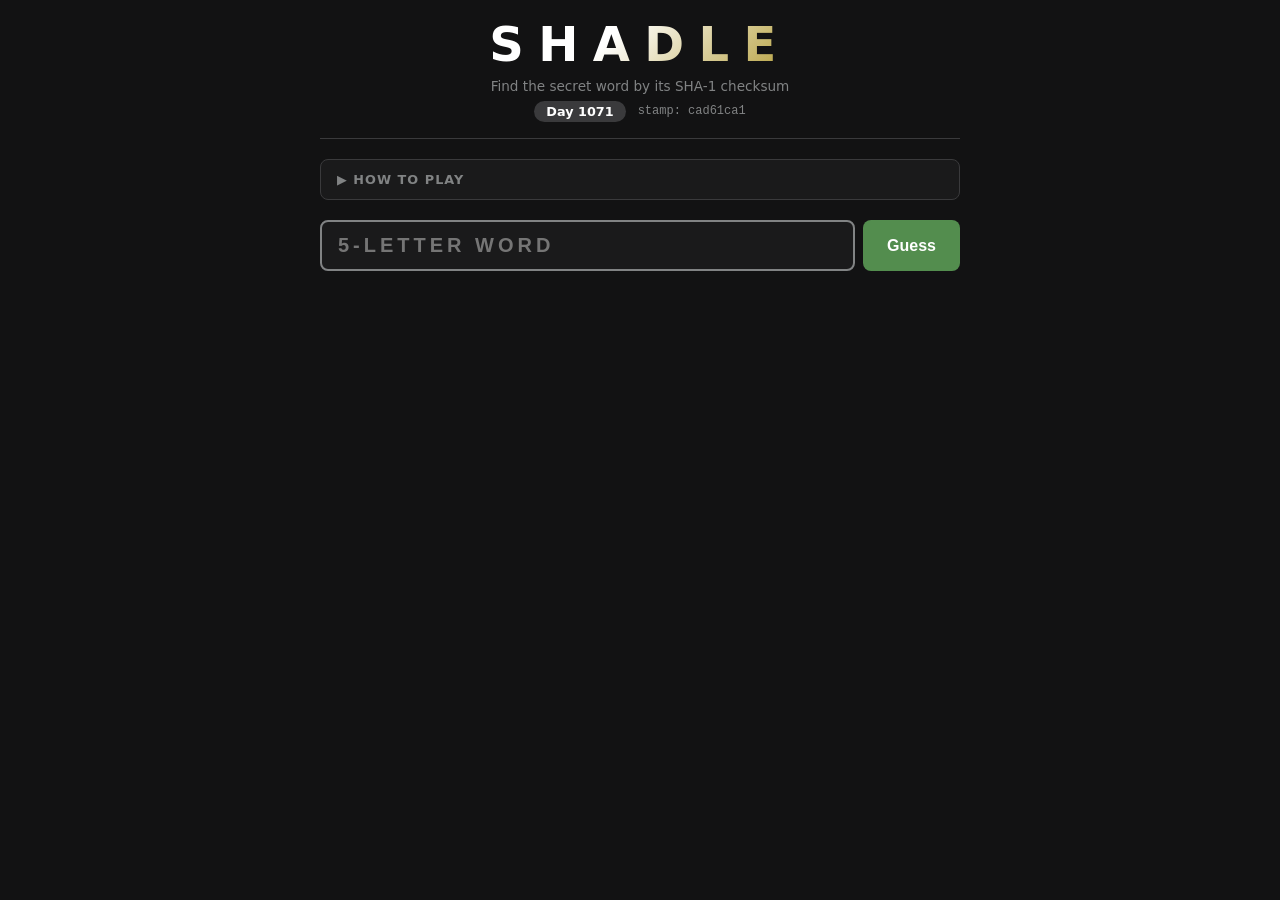
==== index.html @ f7b92ca5 "Build Shadle: SHA-1 checksum word game with GitHub Pages deploy" ====
<!DOCTYPE html>
<html lang="en">
<head>
  <meta charset="UTF-8">
  <meta name="viewport" content="width=device-width, initial-scale=1.0">
  <title>Shadle</title>
  <meta name="description" content="A daily word game where you find the secret word by comparing SHA-1 checksums.">
  <link rel="stylesheet" href="style.css">
</head>
<body>
  <div class="container">

    <!-- ── Header ─────────────────────────────────────────────────────── -->
    <header>
      <h1>Shadle</h1>
      <p class="tagline">Find the secret word by its SHA-1 checksum</p>
      <div class="day-meta">
        <span class="badge" id="dayBadge">Day …</span>
        <span class="stamp muted" id="dayStamp" title="SHA-1 of today's day number — proves the secret was fixed before play began">stamp: …</span>
      </div>
    </header>

    <!-- ── How to play ────────────────────────────────────────────────── -->
    <details class="how-to-play">
      <summary>How to play</summary>
      <ul>
        <li>Type any 5-letter word and press <kbd>Enter</kbd> or <strong>Guess</strong>.</li>
        <li>Each guess's SHA-1 checksum is compared to the secret word's checksum.</li>
        <li><span class="tag higher-tag">↑ Higher</span> — your checksum is numerically greater than the target.</li>
        <li><span class="tag lower-tag">↓ Lower</span> — your checksum is numerically less than the target.</li>
        <li><strong>Distance</strong> — how far apart the checksums are (0 % = exact, 100 % = opposite ends).</li>
        <li><span class="change-cell closer">▲ closer</span> / <span class="change-cell farther">▼ farther</span> — change vs. your previous guess.</li>
        <li>Guess the exact word to win! There is no guess limit.</li>
      </ul>
    </details>

    <!-- ── Input ──────────────────────────────────────────────────────── -->
    <section class="input-section">
      <div class="input-row">
        <input
          type="text"
          id="guessInput"
          maxlength="5"
          placeholder="5-letter word"
          autocomplete="off"
          autocorrect="off"
          autocapitalize="none"
          spellcheck="false"
          aria-label="Enter your guess"
        >
        <button id="guessBtn" class="btn-primary">Guess</button>
      </div>
      <p id="errorMsg" class="error-msg" role="alert" aria-live="assertive"></p>
    </section>

    <!-- ── Win banner ─────────────────────────────────────────────────── -->
    <div id="winBanner" class="win-banner" role="status" style="display:none">
      <span class="win-emoji">🎉</span>
      <p>The word was <strong id="winWord"></strong></p>
      <p>Found in <strong id="winCount"></strong> guess<span id="winPlural"></span>!</p>
    </div>

    <!-- ── Guess history ──────────────────────────────────────────────── -->
    <section id="historySection" class="history-section" style="display:none" aria-live="polite">
      <div class="history-header">
        <span>#</span>
        <span>Word</span>
        <span>Direction</span>
        <span>Distance</span>
        <span>Change</span>
      </div>
      <div id="historyList" class="history-list"></div>
    </section>

  </div><!-- /.container -->

  <script src="words.js"></script>
  <!--
    Optional: set window.SHADLE_GIST_URL to a raw gist URL containing a JSON
    array of 5-letter words.  That list will override the embedded ANSWERS.
    Example:
      <script>window.SHADLE_GIST_URL = 'https://gist.githubusercontent.com/…/raw/…';</script>
  -->
  <script src="app.js"></script>
</body>
</html>
---- style.css ----
/* ── Reset & tokens ─────────────────────────────────────────────────────── */
:root {
  --bg:         #121213;
  --surface:    #1a1a1b;
  --border:     #3a3a3c;
  --text:       #ffffff;
  --muted:      #818384;
  --accent:     #538d4e;   /* green  – correct / lower  */
  --gold:       #b59f3b;   /* yellow – higher            */
  --blue:       #4a9eca;   /* blue   – closer            */
  --red:        #c94040;   /* red    – farther           */
  --radius:     8px;
  --font:       'Segoe UI', system-ui, -apple-system, sans-serif;
}

*, *::before, *::after { box-sizing: border-box; margin: 0; padding: 0; }

body {
  background: var(--bg);
  color: var(--text);
  font-family: var(--font);
  min-height: 100dvh;
  display: flex;
  justify-content: center;
  padding: 1rem 0.75rem 3rem;
}

/* ── Layout ─────────────────────────────────────────────────────────────── */
.container {
  width: 100%;
  max-width: 640px;
  display: flex;
  flex-direction: column;
  gap: 1.25rem;
}

/* ── Header ─────────────────────────────────────────────────────────────── */
header {
  text-align: center;
  border-bottom: 1px solid var(--border);
  padding-bottom: 1rem;
  display: flex;
  flex-direction: column;
  align-items: center;
  gap: 0.4rem;
}

h1 {
  font-size: clamp(2rem, 8vw, 3rem);
  font-weight: 900;
  letter-spacing: 0.3em;
  text-transform: uppercase;
  background: linear-gradient(135deg, #ffffff 40%, var(--gold));
  -webkit-background-clip: text;
  -webkit-text-fill-color: transparent;
  background-clip: text;
}

.tagline { color: var(--muted); font-size: 0.85rem; }

.day-meta {
  display: flex;
  align-items: center;
  gap: 0.75rem;
  flex-wrap: wrap;
  justify-content: center;
  font-size: 0.8rem;
}

.badge {
  background: var(--border);
  padding: 0.2rem 0.75rem;
  border-radius: 999px;
  font-weight: 700;
}

.stamp {
  font-family: 'Courier New', monospace;
  font-size: 0.75rem;
}

.muted { color: var(--muted); }

/* ── How to play ─────────────────────────────────────────────────────────── */
.how-to-play {
  background: var(--surface);
  border: 1px solid var(--border);
  border-radius: var(--radius);
  padding: 0.75rem 1rem;
  font-size: 0.85rem;
}

.how-to-play summary {
  cursor: pointer;
  font-weight: 700;
  user-select: none;
  color: var(--muted);
  text-transform: uppercase;
  letter-spacing: 0.08em;
  font-size: 0.8rem;
  list-style: none;
}
.how-to-play summary::before { content: '▶  '; }
.how-to-play[open] summary::before { content: '▼  '; }

.how-to-play ul {
  list-style: none;
  display: flex;
  flex-direction: column;
  gap: 0.5rem;
  margin-top: 0.75rem;
  color: var(--muted);
}

.how-to-play li { padding-left: 0.5rem; }

kbd {
  background: var(--border);
  border-radius: 4px;
  padding: 0.1em 0.4em;
  font-family: 'Courier New', monospace;
  font-size: 0.8em;
}

/* ── Input ───────────────────────────────────────────────────────────────── */
.input-section { display: flex; flex-direction: column; gap: 0.3rem; }

.input-row { display: flex; gap: 0.5rem; }

input[type="text"] {
  flex: 1;
  padding: 0.75rem 1rem;
  background: var(--surface);
  border: 2px solid var(--border);
  border-radius: var(--radius);
  color: var(--text);
  font-size: 1.25rem;
  font-weight: 700;
  letter-spacing: 0.2em;
  text-transform: uppercase;
  outline: none;
  transition: border-color 0.15s;
}
input[type="text"]:focus { border-color: var(--muted); }
input[type="text"]:disabled { opacity: 0.4; cursor: not-allowed; }

.btn-primary {
  padding: 0.75rem 1.5rem;
  background: var(--accent);
  color: #fff;
  border: none;
  border-radius: var(--radius);
  font-size: 1rem;
  font-weight: 700;
  cursor: pointer;
  transition: filter 0.15s;
  white-space: nowrap;
}
.btn-primary:hover  { filter: brightness(1.15); }
.btn-primary:active { filter: brightness(0.9); }
.btn-primary:disabled { filter: brightness(0.5); cursor: not-allowed; }

.error-msg {
  color: #e74c3c;
  font-size: 0.85rem;
  min-height: 1.2em;
  opacity: 0;
  transition: opacity 0.2s;
}
.error-msg.visible { opacity: 1; }

/* ── Win banner ──────────────────────────────────────────────────────────── */
.win-banner {
  display: flex;
  flex-direction: column;
  align-items: center;
  gap: 0.4rem;
  padding: 1.5rem 1rem;
  background: var(--surface);
  border: 2px solid var(--accent);
  border-radius: 12px;
  text-align: center;
  animation: pop 0.35s ease;
}
.win-emoji { font-size: 2.5rem; }

@keyframes pop {
  0%   { transform: scale(0.8); opacity: 0; }
  60%  { transform: scale(1.05); }
  100% { transform: scale(1);  opacity: 1; }
}

/* ── History ─────────────────────────────────────────────────────────────── */
.history-section { display: flex; flex-direction: column; gap: 0.4rem; }

.history-header,
.guess-card {
  display: grid;
  grid-template-columns: 1.5rem 5rem 1fr 6rem 10rem;
  align-items: center;
  gap: 0.5rem;
  padding: 0.6rem 0.75rem;
  border-radius: var(--radius);
}

.history-header {
  color: var(--muted);
  font-size: 0.75rem;
  font-weight: 700;
  text-transform: uppercase;
  letter-spacing: 0.07em;
  background: transparent;
  border-bottom: 1px solid var(--border);
  border-radius: 0;
}

.guess-card {
  background: var(--surface);
  border-left: 4px solid var(--border);
  animation: slideIn 0.2s ease;
}
.guess-card.win    { border-color: var(--accent); }
.guess-card.higher { border-color: var(--gold); }
.guess-card.lower  { border-color: var(--accent); }

@keyframes slideIn {
  from { opacity: 0; transform: translateY(-6px); }
  to   { opacity: 1; transform: translateY(0); }
}

.guess-num  { color: var(--muted); font-size: 0.8rem; }

.guess-word {
  font-size: 1.1rem;
  font-weight: 900;
  letter-spacing: 0.12em;
}

.guess-dist { font-size: 0.82rem; color: var(--muted); }

/* ── Tags ────────────────────────────────────────────────────────────────── */
.tag {
  display: inline-block;
  padding: 0.2em 0.6em;
  border-radius: 4px;
  font-size: 0.78rem;
  font-weight: 700;
}
.higher-tag { background: rgba(181,159,59,0.2);  color: var(--gold);   }
.lower-tag  { background: rgba(83,141,78,0.2);   color: var(--accent); }
.win-tag    { background: rgba(83,141,78,0.3);   color: var(--accent); }

/* ── Change cell ─────────────────────────────────────────────────────────── */
.change-cell { font-size: 0.8rem; font-weight: 600; }
.closer  { color: var(--blue); }
.farther { color: var(--red);  }

/* ── Responsive ──────────────────────────────────────────────────────────── */
@media (max-width: 480px) {
  .history-header,
  .guess-card {
    grid-template-columns: 1.5rem 4.5rem 1fr 5rem 1fr;
    font-size: 0.8rem;
  }
  .guess-word { font-size: 1rem; }
}
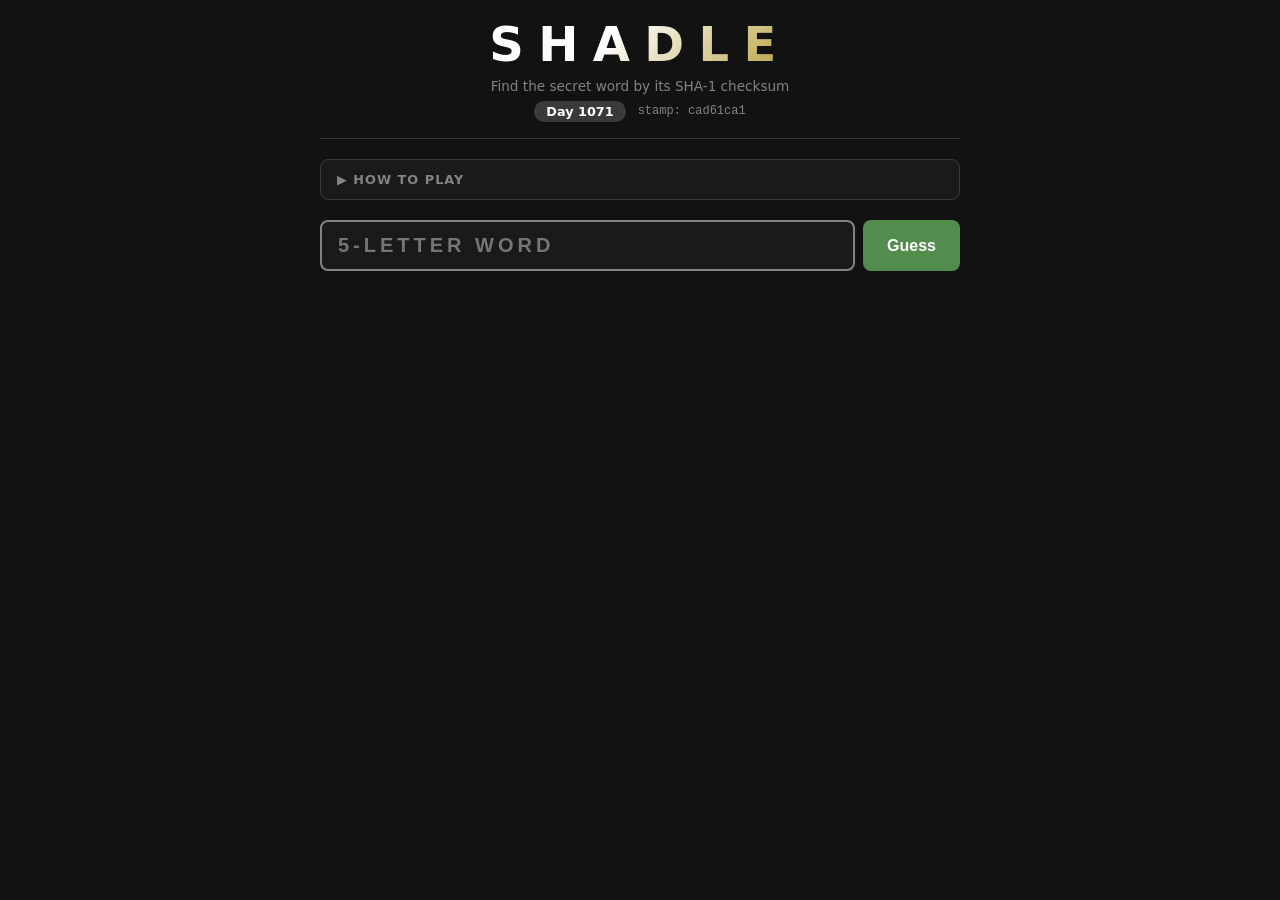
==== commit d3b14e81: "Hash daily answers and deploy from master" ====
--- a/index.html
+++ b/index.html
@@ -56,8 +56,8 @@
     <!-- ── Win banner ─────────────────────────────────────────────────── -->
     <div id="winBanner" class="win-banner" role="status" style="display:none">
       <span class="win-emoji">🎉</span>
-      <p>The word was <strong id="winWord"></strong></p>
-      <p>Found in <strong id="winCount"></strong> guess<span id="winPlural"></span>!</p>
+      <p>You found today’s checksum!</p>
+      <p>Solved in <strong id="winCount"></strong> guess<span id="winPlural"></span>!</p>
     </div>
 
     <!-- ── Guess history ──────────────────────────────────────────────── -->
@@ -75,12 +75,6 @@
   </div><!-- /.container -->
 
   <script src="words.js"></script>
-  <!--
-    Optional: set window.SHADLE_GIST_URL to a raw gist URL containing a JSON
-    array of 5-letter words.  That list will override the embedded ANSWERS.
-    Example:
-      <script>window.SHADLE_GIST_URL = 'https://gist.githubusercontent.com/…/raw/…';</script>
-  -->
   <script src="app.js"></script>
 </body>
 </html>
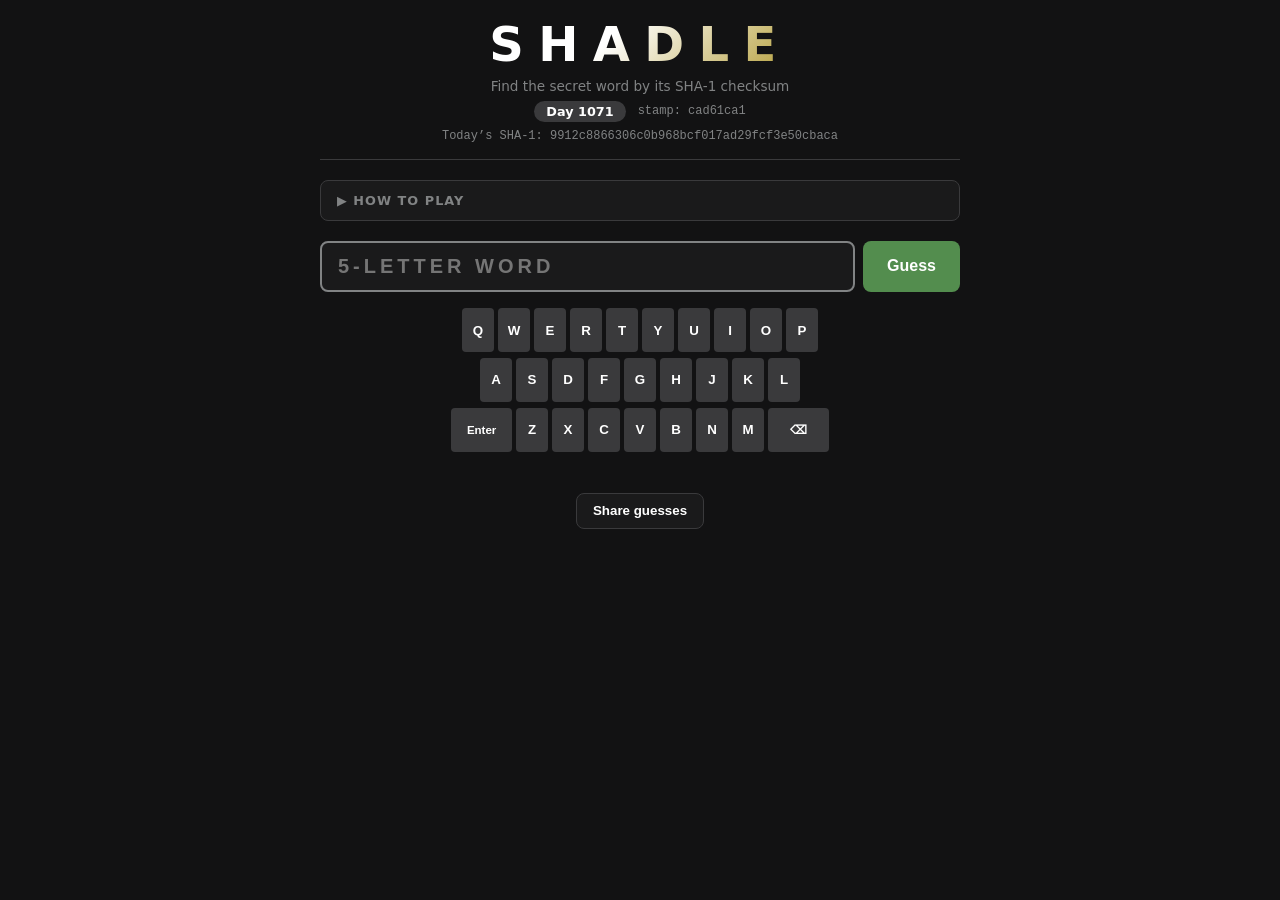
==== commit 37a1e8ea: "Add keyboard hash and sharing feedback" ====
--- a/index.html
+++ b/index.html
@@ -18,17 +18,19 @@
         <span class="badge" id="dayBadge">Day …</span>
         <span class="stamp muted" id="dayStamp" title="SHA-1 of today's day number — proves the secret was fixed before play began">stamp: …</span>
       </div>
+      <code class="target-hash" id="targetHash">Today’s SHA-1: …</code>
     </header>
 
     <!-- ── How to play ────────────────────────────────────────────────── -->
     <details class="how-to-play">
       <summary>How to play</summary>
       <ul>
-        <li>Type any 5-letter word and press <kbd>Enter</kbd> or <strong>Guess</strong>.</li>
+        <li>Type any 5-letter word, use the keyboard below, then press <kbd>Enter</kbd> or <strong>Guess</strong>.</li>
         <li>Each guess's SHA-1 checksum is compared to the secret word's checksum.</li>
         <li><span class="tag higher-tag">↑ Higher</span> — your checksum is numerically greater than the target.</li>
         <li><span class="tag lower-tag">↓ Lower</span> — your checksum is numerically less than the target.</li>
         <li><strong>Distance</strong> — how far apart the checksums are (0 % = exact, 100 % = opposite ends).</li>
+        <li><strong>Heat</strong> — inverse distance; more green share squares means a closer checksum.</li>
         <li><span class="change-cell closer">▲ closer</span> / <span class="change-cell farther">▼ farther</span> — change vs. your previous guess.</li>
         <li>Guess the exact word to win! There is no guess limit.</li>
       </ul>
@@ -50,8 +52,22 @@
         >
         <button id="guessBtn" class="btn-primary">Guess</button>
       </div>
+      <div id="keyboard" class="keyboard" aria-label="On-screen keyboard">
+        <div class="keyboard-row">
+          <button type="button" data-key="q">Q</button><button type="button" data-key="w">W</button><button type="button" data-key="e">E</button><button type="button" data-key="r">R</button><button type="button" data-key="t">T</button><button type="button" data-key="y">Y</button><button type="button" data-key="u">U</button><button type="button" data-key="i">I</button><button type="button" data-key="o">O</button><button type="button" data-key="p">P</button>
+        </div>
+        <div class="keyboard-row">
+          <button type="button" data-key="a">A</button><button type="button" data-key="s">S</button><button type="button" data-key="d">D</button><button type="button" data-key="f">F</button><button type="button" data-key="g">G</button><button type="button" data-key="h">H</button><button type="button" data-key="j">J</button><button type="button" data-key="k">K</button><button type="button" data-key="l">L</button>
+        </div>
+        <div class="keyboard-row">
+          <button type="button" class="keyboard-wide" data-key="Enter">Enter</button><button type="button" data-key="z">Z</button><button type="button" data-key="x">X</button><button type="button" data-key="c">C</button><button type="button" data-key="v">V</button><button type="button" data-key="b">B</button><button type="button" data-key="n">N</button><button type="button" data-key="m">M</button><button type="button" class="keyboard-wide" data-key="Backspace" aria-label="Backspace">⌫</button>
+        </div>
+      </div>
       <p id="errorMsg" class="error-msg" role="alert" aria-live="assertive"></p>
     </section>
+
+    <button id="shareBtn" class="btn-secondary">Share guesses</button>
+    <p id="shareMsg" class="share-msg" role="status" aria-live="polite"></p>
 
     <!-- ── Win banner ─────────────────────────────────────────────────── -->
     <div id="winBanner" class="win-banner" role="status" style="display:none">
@@ -64,9 +80,10 @@
     <section id="historySection" class="history-section" style="display:none" aria-live="polite">
       <div class="history-header">
         <span>#</span>
-        <span>Word</span>
+        <span>Guess</span>
         <span>Direction</span>
         <span>Distance</span>
+        <span>Heat</span>
         <span>Change</span>
       </div>
       <div id="historyList" class="history-list"></div>
--- a/style.css
+++ b/style.css
@@ -79,6 +79,13 @@
   font-size: 0.75rem;
 }
 
+.target-hash {
+  color: var(--muted);
+  font-family: 'Courier New', monospace;
+  font-size: clamp(0.55rem, 2vw, 0.75rem);
+  overflow-wrap: anywhere;
+}
+
 .muted { color: var(--muted); }
 
 /* ── How to play ─────────────────────────────────────────────────────────── */
@@ -160,6 +167,49 @@
 .btn-primary:active { filter: brightness(0.9); }
 .btn-primary:disabled { filter: brightness(0.5); cursor: not-allowed; }
 
+.btn-secondary {
+  align-self: center;
+  padding: 0.6rem 1rem;
+  background: var(--surface);
+  border: 1px solid var(--border);
+  border-radius: var(--radius);
+  color: var(--text);
+  cursor: pointer;
+  font-weight: 700;
+}
+
+.btn-secondary:hover { border-color: var(--muted); }
+.share-msg { align-self: center; color: var(--muted); font-size: 0.8rem; min-height: 1.2em; }
+
+.keyboard {
+  display: flex;
+  flex-direction: column;
+  gap: 0.35rem;
+  margin-top: 0.75rem;
+}
+
+.keyboard-row {
+  display: flex;
+  justify-content: center;
+  gap: 0.25rem;
+}
+
+.keyboard button {
+  min-width: 2rem;
+  height: 2.75rem;
+  padding: 0 0.35rem;
+  border: 0;
+  border-radius: 4px;
+  background: var(--border);
+  color: var(--text);
+  font-weight: 700;
+  cursor: pointer;
+}
+
+.keyboard button:hover { filter: brightness(1.2); }
+.keyboard button:disabled { cursor: not-allowed; opacity: 0.45; }
+.keyboard .keyboard-wide { min-width: 3.8rem; font-size: 0.72rem; }
+
 .error-msg {
   color: #e74c3c;
   font-size: 0.85rem;
@@ -196,7 +246,7 @@
 .history-header,
 .guess-card {
   display: grid;
-  grid-template-columns: 1.5rem 5rem 1fr 6rem 10rem;
+  grid-template-columns: 1.5rem minmax(7rem, 1fr) 1fr 6rem 6rem 10rem;
   align-items: center;
   gap: 0.5rem;
   padding: 0.6rem 0.75rem;
@@ -236,7 +286,18 @@
   letter-spacing: 0.12em;
 }
 
+.guess-word code {
+  display: block;
+  margin-top: 0.25rem;
+  color: var(--muted);
+  font-size: 0.61rem;
+  font-weight: 400;
+  letter-spacing: 0;
+  overflow-wrap: anywhere;
+}
+
 .guess-dist { font-size: 0.82rem; color: var(--muted); }
+.guess-heat { color: var(--blue); font-size: 0.82rem; font-weight: 700; }
 
 /* ── Tags ────────────────────────────────────────────────────────────────── */
 .tag {
@@ -259,8 +320,10 @@
 @media (max-width: 480px) {
   .history-header,
   .guess-card {
-    grid-template-columns: 1.5rem 4.5rem 1fr 5rem 1fr;
+    grid-template-columns: 1.5rem minmax(5.5rem, 1fr) 1fr 4.5rem 4.5rem 1fr;
     font-size: 0.8rem;
   }
   .guess-word { font-size: 1rem; }
-}
+  .keyboard button { min-width: 1.75rem; padding: 0 0.2rem; }
+  .keyboard .keyboard-wide { min-width: 3.2rem; }
+}
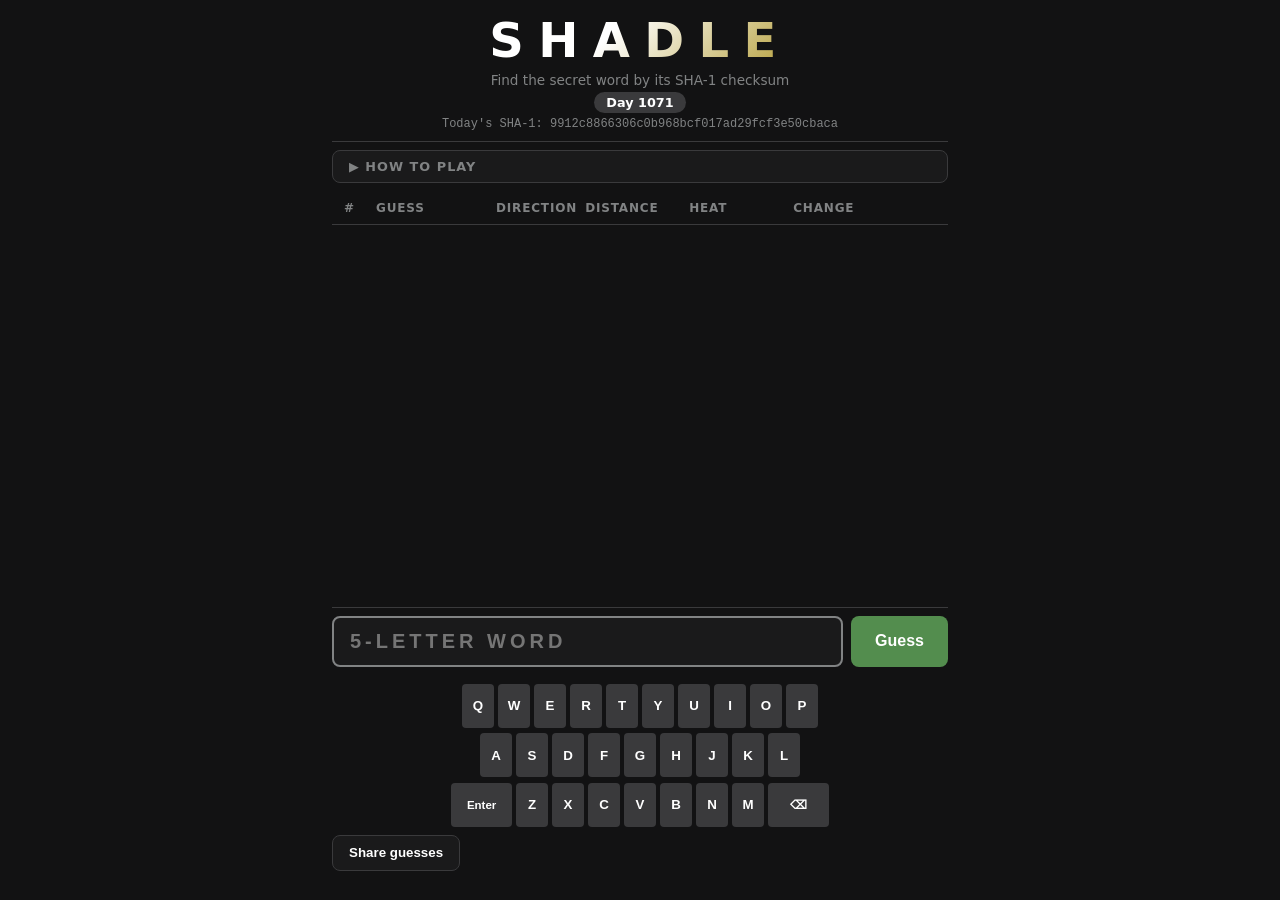
==== commit 38591958: "Fixed viewport: scrollable history, input anchored at bottom, stamp removed" ====
--- a/index.html
+++ b/index.html
@@ -16,7 +16,6 @@
       <p class="tagline">Find the secret word by its SHA-1 checksum</p>
       <div class="day-meta">
         <span class="badge" id="dayBadge">Day …</span>
-        <span class="stamp muted" id="dayStamp" title="SHA-1 of today's day number — proves the secret was fixed before play began">stamp: …</span>
       </div>
       <code class="target-hash" id="targetHash">Today’s SHA-1: …</code>
     </header>
@@ -35,6 +34,26 @@
         <li>Guess the exact word to win! There is no guess limit.</li>
       </ul>
     </details>
+
+    <!-- ── Guess history ──────────────────────────────────────────────── -->
+    <section id="historySection" class="history-section" aria-live="polite">
+      <div class="history-header">
+        <span>#</span>
+        <span>Guess</span>
+        <span>Direction</span>
+        <span>Distance</span>
+        <span>Heat</span>
+        <span>Change</span>
+      </div>
+      <div id="historyList" class="history-list"></div>
+    </section>
+
+    <!-- ── Win banner ─────────────────────────────────────────────────── -->
+    <div id="winBanner" class="win-banner" role="status" style="display:none">
+      <span class="win-emoji">🎉</span>
+      <p>You found today's checksum!</p>
+      <p>Solved in <strong id="winCount"></strong> guess<span id="winPlural"></span>!</p>
+    </div>
 
     <!-- ── Input ──────────────────────────────────────────────────────── -->
     <section class="input-section">
@@ -63,30 +82,11 @@
           <button type="button" class="keyboard-wide" data-key="Enter">Enter</button><button type="button" data-key="z">Z</button><button type="button" data-key="x">X</button><button type="button" data-key="c">C</button><button type="button" data-key="v">V</button><button type="button" data-key="b">B</button><button type="button" data-key="n">N</button><button type="button" data-key="m">M</button><button type="button" class="keyboard-wide" data-key="Backspace" aria-label="Backspace">⌫</button>
         </div>
       </div>
+      <div class="share-row">
+        <button id="shareBtn" class="btn-secondary">Share guesses</button>
+        <p id="shareMsg" class="share-msg" role="status" aria-live="polite"></p>
+      </div>
       <p id="errorMsg" class="error-msg" role="alert" aria-live="assertive"></p>
-    </section>
-
-    <button id="shareBtn" class="btn-secondary">Share guesses</button>
-    <p id="shareMsg" class="share-msg" role="status" aria-live="polite"></p>
-
-    <!-- ── Win banner ─────────────────────────────────────────────────── -->
-    <div id="winBanner" class="win-banner" role="status" style="display:none">
-      <span class="win-emoji">🎉</span>
-      <p>You found today’s checksum!</p>
-      <p>Solved in <strong id="winCount"></strong> guess<span id="winPlural"></span>!</p>
-    </div>
-
-    <!-- ── Guess history ──────────────────────────────────────────────── -->
-    <section id="historySection" class="history-section" style="display:none" aria-live="polite">
-      <div class="history-header">
-        <span>#</span>
-        <span>Guess</span>
-        <span>Direction</span>
-        <span>Distance</span>
-        <span>Heat</span>
-        <span>Change</span>
-      </div>
-      <div id="historyList" class="history-list"></div>
     </section>
 
   </div><!-- /.container -->
--- a/style.css
+++ b/style.css
@@ -19,30 +19,34 @@
   background: var(--bg);
   color: var(--text);
   font-family: var(--font);
-  min-height: 100dvh;
+  height: 100dvh;
   display: flex;
   justify-content: center;
-  padding: 1rem 0.75rem 3rem;
+  overflow: hidden;
 }
 
 /* ── Layout ─────────────────────────────────────────────────────────────── */
 .container {
   width: 100%;
   max-width: 640px;
-  display: flex;
-  flex-direction: column;
-  gap: 1.25rem;
+  height: 100%;
+  display: flex;
+  flex-direction: column;
+  overflow: hidden;
+  padding: 0.75rem 0.75rem 0;
 }
 
 /* ── Header ─────────────────────────────────────────────────────────────── */
 header {
   text-align: center;
   border-bottom: 1px solid var(--border);
-  padding-bottom: 1rem;
-  display: flex;
-  flex-direction: column;
-  align-items: center;
-  gap: 0.4rem;
+  padding-bottom: 0.6rem;
+  margin-bottom: 0.5rem;
+  display: flex;
+  flex-direction: column;
+  align-items: center;
+  gap: 0.25rem;
+  flex-shrink: 0;
 }
 
 h1 {
@@ -74,10 +78,7 @@
   font-weight: 700;
 }
 
-.stamp {
-  font-family: 'Courier New', monospace;
-  font-size: 0.75rem;
-}
+
 
 .target-hash {
   color: var(--muted);
@@ -93,8 +94,10 @@
   background: var(--surface);
   border: 1px solid var(--border);
   border-radius: var(--radius);
-  padding: 0.75rem 1rem;
+  padding: 0.5rem 1rem;
   font-size: 0.85rem;
+  flex-shrink: 0;
+  margin-bottom: 0.5rem;
 }
 
 .how-to-play summary {
@@ -130,7 +133,15 @@
 }
 
 /* ── Input ───────────────────────────────────────────────────────────────── */
-.input-section { display: flex; flex-direction: column; gap: 0.3rem; }
+.input-section {
+  display: flex;
+  flex-direction: column;
+  gap: 0.3rem;
+  flex-shrink: 0;
+  border-top: 1px solid var(--border);
+  padding-top: 0.5rem;
+  padding-bottom: 0.5rem;
+}
 
 .input-row { display: flex; gap: 0.5rem; }
 
@@ -179,7 +190,15 @@
 }
 
 .btn-secondary:hover { border-color: var(--muted); }
-.share-msg { align-self: center; color: var(--muted); font-size: 0.8rem; min-height: 1.2em; }
+
+.share-row {
+  display: flex;
+  align-items: center;
+  gap: 0.75rem;
+  margin-top: 0.2rem;
+}
+
+.share-msg { color: var(--muted); font-size: 0.8rem; }
 
 .keyboard {
   display: flex;
@@ -225,12 +244,14 @@
   flex-direction: column;
   align-items: center;
   gap: 0.4rem;
-  padding: 1.5rem 1rem;
+  padding: 1rem;
   background: var(--surface);
   border: 2px solid var(--accent);
   border-radius: 12px;
   text-align: center;
   animation: pop 0.35s ease;
+  flex-shrink: 0;
+  margin-bottom: 0.5rem;
 }
 .win-emoji { font-size: 2.5rem; }
 
@@ -241,7 +262,25 @@
 }
 
 /* ── History ─────────────────────────────────────────────────────────────── */
-.history-section { display: flex; flex-direction: column; gap: 0.4rem; }
+.history-section {
+  flex: 1;
+  display: flex;
+  flex-direction: column;
+  gap: 0.4rem;
+  overflow: hidden;
+  min-height: 0;
+}
+
+.history-list {
+  overflow-y: auto;
+  flex: 1;
+  display: flex;
+  flex-direction: column;
+  gap: 0.3rem;
+  min-height: 0;
+  /* scroll new cards into view */
+  scroll-behavior: smooth;
+}
 
 .history-header,
 .guess-card {
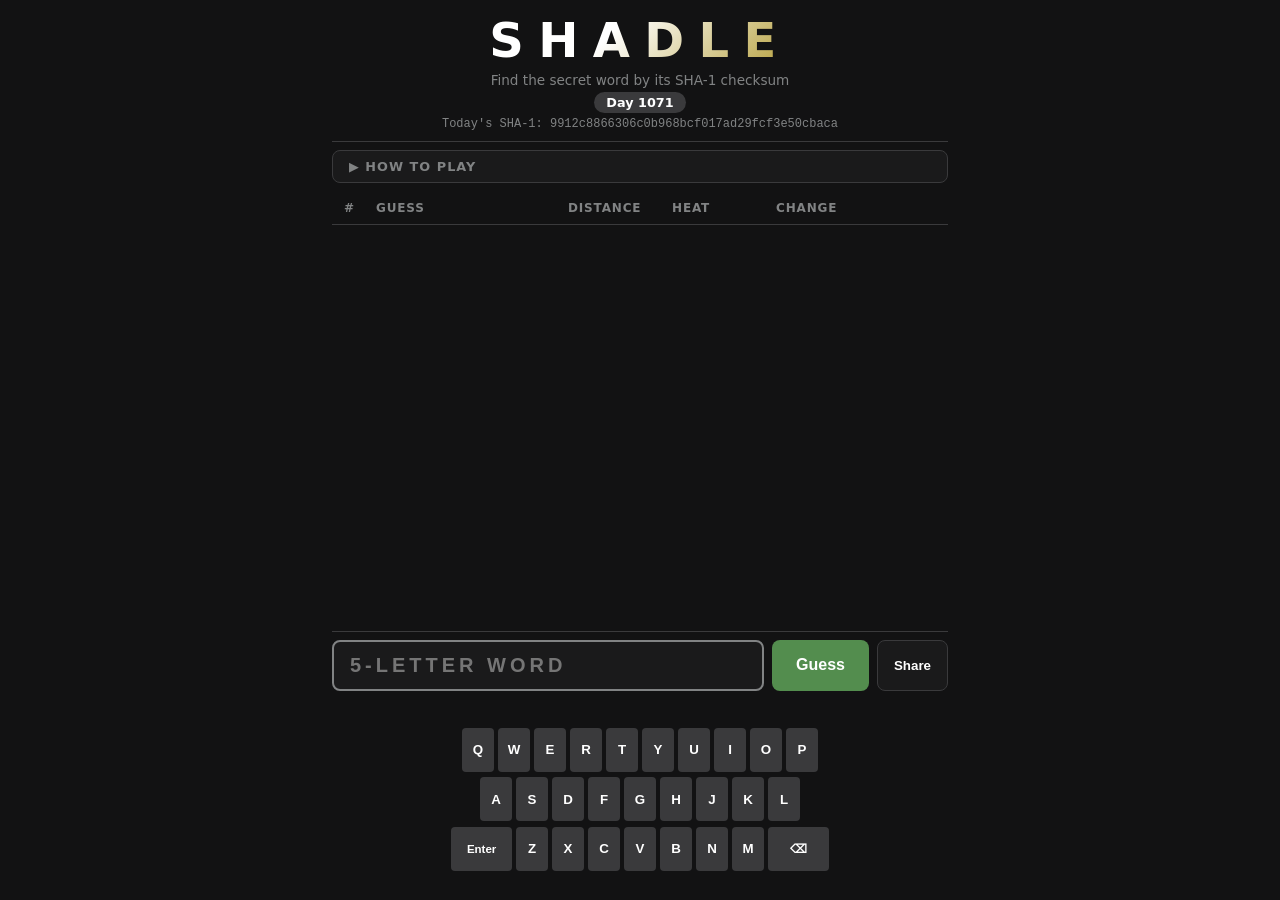
==== commit c692bd62: "UI: remove direction column, fix hash display, move share button, update share emojis" ====
--- a/index.html
+++ b/index.html
@@ -26,8 +26,6 @@
       <ul>
         <li>Type any 5-letter word, use the keyboard below, then press <kbd>Enter</kbd> or <strong>Guess</strong>.</li>
         <li>Each guess's SHA-1 checksum is compared to the secret word's checksum.</li>
-        <li><span class="tag higher-tag">↑ Higher</span> — your checksum is numerically greater than the target.</li>
-        <li><span class="tag lower-tag">↓ Lower</span> — your checksum is numerically less than the target.</li>
         <li><strong>Distance</strong> — how far apart the checksums are (0 % = exact, 100 % = opposite ends).</li>
         <li><strong>Heat</strong> — inverse distance; more green share squares means a closer checksum.</li>
         <li><span class="change-cell closer">▲ closer</span> / <span class="change-cell farther">▼ farther</span> — change vs. your previous guess.</li>
@@ -40,7 +38,6 @@
       <div class="history-header">
         <span>#</span>
         <span>Guess</span>
-        <span>Direction</span>
         <span>Distance</span>
         <span>Heat</span>
         <span>Change</span>
@@ -70,7 +67,9 @@
           aria-label="Enter your guess"
         >
         <button id="guessBtn" class="btn-primary">Guess</button>
+        <button id="shareBtn" class="btn-secondary">Share</button>
       </div>
+      <p id="shareMsg" class="share-msg" role="status" aria-live="polite"></p>
       <div id="keyboard" class="keyboard" aria-label="On-screen keyboard">
         <div class="keyboard-row">
           <button type="button" data-key="q">Q</button><button type="button" data-key="w">W</button><button type="button" data-key="e">E</button><button type="button" data-key="r">R</button><button type="button" data-key="t">T</button><button type="button" data-key="y">Y</button><button type="button" data-key="u">U</button><button type="button" data-key="i">I</button><button type="button" data-key="o">O</button><button type="button" data-key="p">P</button>
@@ -82,10 +81,6 @@
           <button type="button" class="keyboard-wide" data-key="Enter">Enter</button><button type="button" data-key="z">Z</button><button type="button" data-key="x">X</button><button type="button" data-key="c">C</button><button type="button" data-key="v">V</button><button type="button" data-key="b">B</button><button type="button" data-key="n">N</button><button type="button" data-key="m">M</button><button type="button" class="keyboard-wide" data-key="Backspace" aria-label="Backspace">⌫</button>
         </div>
       </div>
-      <div class="share-row">
-        <button id="shareBtn" class="btn-secondary">Share guesses</button>
-        <p id="shareMsg" class="share-msg" role="status" aria-live="polite"></p>
-      </div>
       <p id="errorMsg" class="error-msg" role="alert" aria-live="assertive"></p>
     </section>
 
--- a/style.css
+++ b/style.css
@@ -179,26 +179,19 @@
 .btn-primary:disabled { filter: brightness(0.5); cursor: not-allowed; }
 
 .btn-secondary {
-  align-self: center;
-  padding: 0.6rem 1rem;
+  padding: 0.75rem 1rem;
   background: var(--surface);
   border: 1px solid var(--border);
   border-radius: var(--radius);
   color: var(--text);
   cursor: pointer;
   font-weight: 700;
+  white-space: nowrap;
 }
 
 .btn-secondary:hover { border-color: var(--muted); }
 
-.share-row {
-  display: flex;
-  align-items: center;
-  gap: 0.75rem;
-  margin-top: 0.2rem;
-}
-
-.share-msg { color: var(--muted); font-size: 0.8rem; }
+.share-msg { color: var(--muted); font-size: 0.8rem; min-height: 1.2em; }
 
 .keyboard {
   display: flex;
@@ -285,7 +278,7 @@
 .history-header,
 .guess-card {
   display: grid;
-  grid-template-columns: 1.5rem minmax(7rem, 1fr) 1fr 6rem 6rem 10rem;
+  grid-template-columns: 1.5rem minmax(8rem, 1fr) 6rem 6rem 10rem;
   align-items: center;
   gap: 0.5rem;
   padding: 0.6rem 0.75rem;
@@ -359,7 +352,7 @@
 @media (max-width: 480px) {
   .history-header,
   .guess-card {
-    grid-template-columns: 1.5rem minmax(5.5rem, 1fr) 1fr 4.5rem 4.5rem 1fr;
+    grid-template-columns: 1.5rem minmax(5.5rem, 1fr) 4.5rem 4.5rem 1fr;
     font-size: 0.8rem;
   }
   .guess-word { font-size: 1rem; }
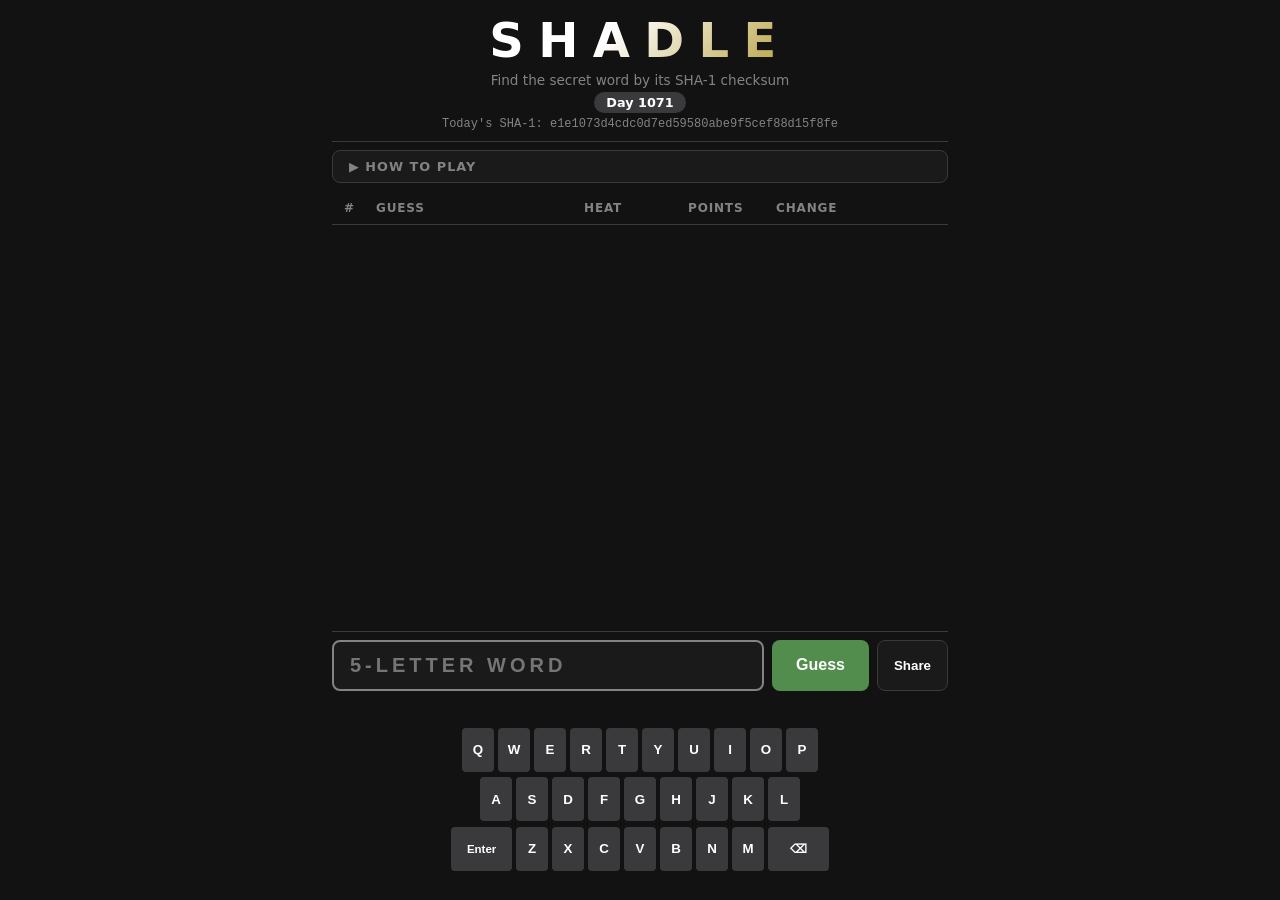
==== commit 9c21a0bf: "codex: score better" ====
--- a/index.html
+++ b/index.html
@@ -26,9 +26,9 @@
       <ul>
         <li>Type any 5-letter word, use the keyboard below, then press <kbd>Enter</kbd> or <strong>Guess</strong>.</li>
         <li>Each guess's SHA-1 checksum is compared to the secret word's checksum.</li>
-        <li><strong>Distance</strong> — how far apart the checksums are (0 % = exact, 100 % = opposite ends).</li>
-        <li><strong>Heat</strong> — inverse distance; more green share squares means a closer checksum.</li>
-        <li><span class="change-cell closer">▲ closer</span> / <span class="change-cell farther">▼ farther</span> — change vs. your previous guess.</li>
+        <li><strong>Heat</strong> — your closeness percentile among all valid words (100 % = exact). Green is hot, yellow is warm, and red is cold.</li>
+        <li><strong>Points</strong> — earn 0–100 points from heat, plus a 100-point bonus for solving.</li>
+        <li><span class="change-cell closer">▲ hotter</span> / <span class="change-cell farther">▼ cooler</span> — heat change vs. your previous guess.</li>
         <li>Guess the exact word to win! There is no guess limit.</li>
       </ul>
     </details>
@@ -38,8 +38,8 @@
       <div class="history-header">
         <span>#</span>
         <span>Guess</span>
-        <span>Distance</span>
         <span>Heat</span>
+        <span>Points</span>
         <span>Change</span>
       </div>
       <div id="historyList" class="history-list"></div>
--- a/style.css
+++ b/style.css
@@ -278,7 +278,7 @@
 .history-header,
 .guess-card {
   display: grid;
-  grid-template-columns: 1.5rem minmax(8rem, 1fr) 6rem 6rem 10rem;
+  grid-template-columns: 1.5rem minmax(8rem, 1fr) 6rem 5rem 10rem;
   align-items: center;
   gap: 0.5rem;
   padding: 0.6rem 0.75rem;
@@ -328,8 +328,11 @@
   overflow-wrap: anywhere;
 }
 
-.guess-dist { font-size: 0.82rem; color: var(--muted); }
-.guess-heat { color: var(--blue); font-size: 0.82rem; font-weight: 700; }
+.guess-heat { font-size: 0.82rem; font-weight: 700; }
+.heat-hot { color: var(--accent); }
+.heat-warm { color: var(--gold); }
+.heat-cold { color: var(--red); }
+.guess-points { color: var(--gold); font-size: 0.82rem; font-weight: 700; }
 
 /* ── Tags ────────────────────────────────────────────────────────────────── */
 .tag {
@@ -352,7 +355,7 @@
 @media (max-width: 480px) {
   .history-header,
   .guess-card {
-    grid-template-columns: 1.5rem minmax(5.5rem, 1fr) 4.5rem 4.5rem 1fr;
+    grid-template-columns: 1.25rem minmax(4.25rem, 1fr) 3.5rem 3.25rem 1fr;
     font-size: 0.8rem;
   }
   .guess-word { font-size: 1rem; }
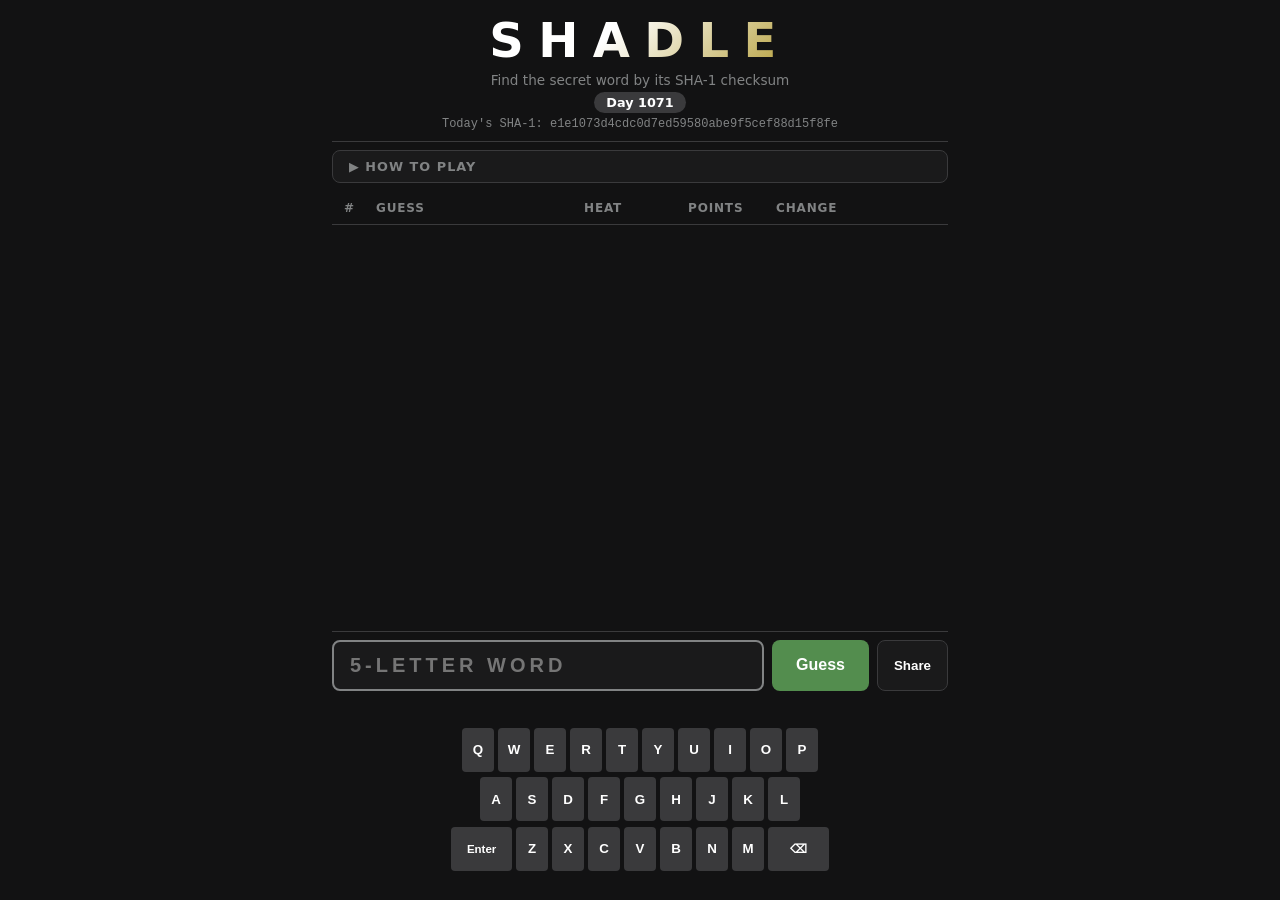
==== commit 7894af0a: "style: brand as SHAdle" ====
--- a/index.html
+++ b/index.html
@@ -3,7 +3,7 @@
 <head>
   <meta charset="UTF-8">
   <meta name="viewport" content="width=device-width, initial-scale=1.0">
-  <title>Shadle</title>
+  <title>SHAdle</title>
   <meta name="description" content="A daily word game where you find the secret word by comparing SHA-1 checksums.">
   <link rel="stylesheet" href="style.css">
 </head>
@@ -12,7 +12,7 @@
 
     <!-- ── Header ─────────────────────────────────────────────────────── -->
     <header>
-      <h1>Shadle</h1>
+      <h1>SHAdle</h1>
       <p class="tagline">Find the secret word by its SHA-1 checksum</p>
       <div class="day-meta">
         <span class="badge" id="dayBadge">Day …</span>
